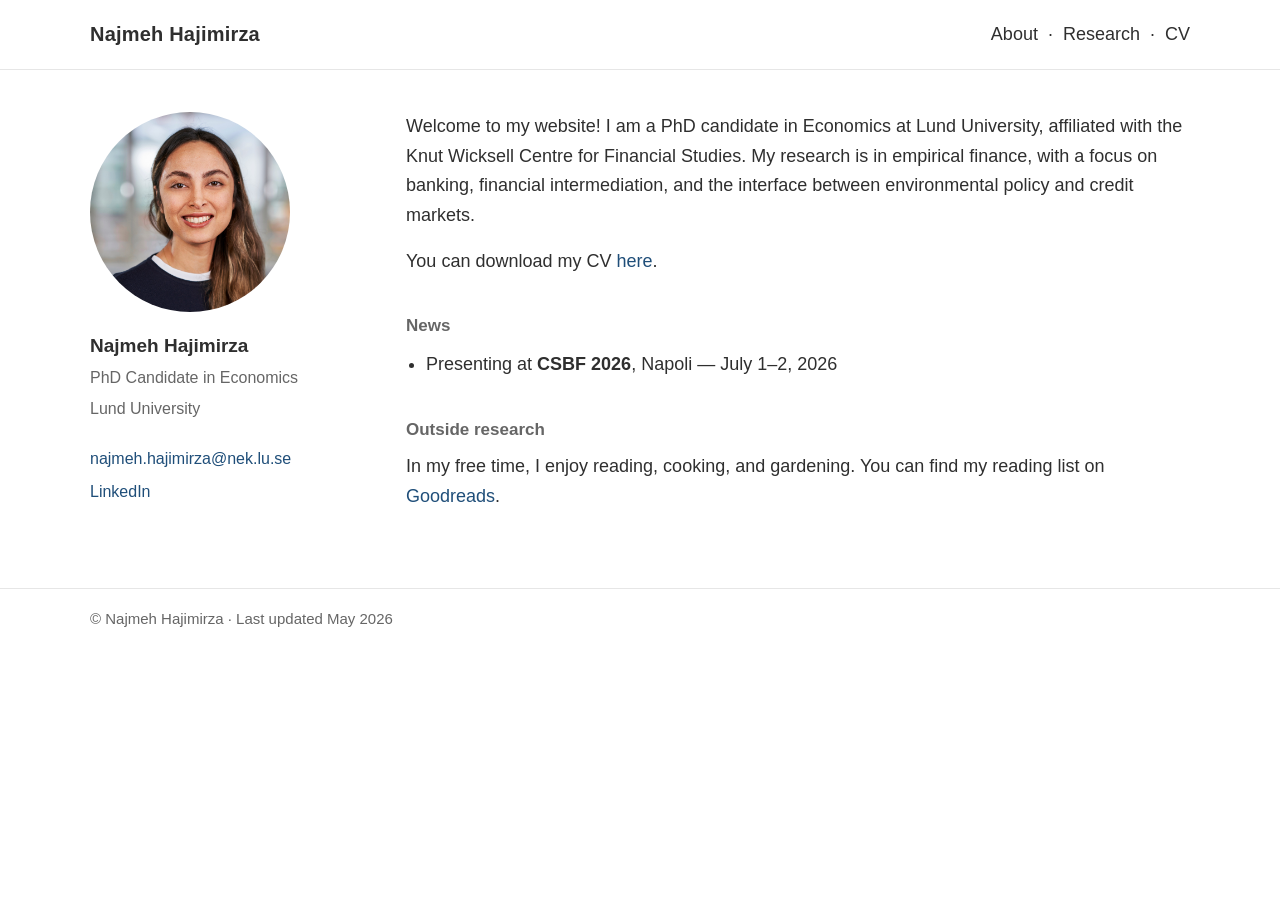
==== index.html @ 8d37bb1b "Update index.html" ====
<!DOCTYPE html>
<html lang="en">
<head>
  <meta name="google-site-verification" content="trTaFo2zo2GZkyrocaPm7RHqzK79g09IYBWZEbSpXds" />
  <meta charset="UTF-8" />
  <meta name="viewport" content="width=device-width, initial-scale=1.0" />
  <title>Najmeh Hajimirza</title>
  <meta name="description" content="Najmeh Hajimirza | PhD Candidate in Economics at Lund University" />
  <style>
    :root{
      --text:#2f2f2f;
      --muted:#666;
      --line:#e6e6e6;
      --bg:#ffffff;
      --link:#1f4e79;
      --max:1100px;
    }
    *{box-sizing:border-box}
    html{scroll-behavior:smooth}
    body{
      margin:0;
      background:var(--bg);
      color:var(--text);
      font-family: Arial, Helvetica, sans-serif;
      line-height:1.65;
      font-size:18px;
    }
    a{color:var(--link); text-decoration:none}
    a:hover{text-decoration:underline}
    .container{
      width:min(calc(100% - 48px), var(--max));
      margin:0 auto;
    }
    .site-header{
      border-bottom:1px solid var(--line);
      padding:18px 0;
    }
    .nav-wrap{
      display:flex;
      justify-content:space-between;
      align-items:center;
      gap:20px;
      flex-wrap:wrap;
    }
    .brand{
      color:var(--text);
      font-size:20px;
      font-weight:700;
      letter-spacing:0.01em;
    }
    .nav{
      display:flex;
      gap:10px;
      flex-wrap:wrap;
    }
    .nav a{
      color:var(--text);
      font-size:18px;
    }
    main{
      padding:42px 0 60px;
    }
    .page-grid{
      display:grid;
      grid-template-columns:260px minmax(0, 1fr);
      gap:56px;
      align-items:start;
    }
    .sidebar{
      display:flex;
      flex-direction:column;
      align-items:flex-start;
    }
    .sidebar img{
      width:200px;
      height:200px;
      object-fit:cover;
      object-position: center top;
      border-radius:50%;
      margin-bottom:18px;
    }
    .name{
      font-size:19px;
      font-weight:700;
      margin:0 0 4px;
    }
    .position{
      color:var(--muted);
      font-size:16px;
      margin:0 0 4px;
    }
    .institution{
      color:var(--muted);
      font-size:16px;
      margin:0 0 18px;
    }
    .contact-list{
      list-style:none;
      padding:0;
      margin:0;
      font-size:16px;
    }
    .contact-list li{
      margin:6px 0;
      color:var(--muted);
    }
    .contact-list a{
      color:var(--link);
    }
    .content h2{
      margin:40px 0 10px;
      font-size:22px;
      font-weight:700;
      border-bottom:1px solid var(--line);
      padding-bottom:6px;
    }
    .content h2.small-heading{
      font-size:17px;
      font-weight:600;
      color:var(--muted);
      border-bottom:none;
      margin:36px 0 8px;
      padding-bottom:0;
    }
    .content p{
      margin:0 0 16px;
    }
    .news-list{
      margin:10px 0 0 0;
      padding-left:20px;
    }
    .news-list li{
      margin-bottom:8px;
    }
    .footer{
      border-top:1px solid var(--line);
      padding:18px 0 30px;
      color:var(--muted);
      font-size:15px;
    }
    @media (max-width: 850px){
      body{font-size:17px}
      .page-grid{grid-template-columns:1fr; gap:28px}
      .sidebar{align-items:center; text-align:center;}
    }
  </style>
</head>
<body>
  <header class="site-header">
    <div class="container nav-wrap">
      <a class="brand" href="index.html">Najmeh Hajimirza</a>
      <nav class="nav">
        <a href="index.html">About</a> &middot;
        <a href="research.html">Research</a> &middot;
        <a href="najmeh_hajimirza_cv.pdf">CV</a>
      </nav>
    </div>
  </header>

  <main>
    <div class="container page-grid">

      <aside class="sidebar">
        <img src="photo.jpg" alt="Najmeh Hajimirza">
        <p class="name">Najmeh Hajimirza</p>
        <p class="position">PhD Candidate in Economics</p>
        <p class="institution">Lund University</p>
        <ul class="contact-list">
          <li><a href="mailto:najmeh.hajimirza@nek.lu.se">najmeh.hajimirza@nek.lu.se</a></li>
          <li><a href="https://www.linkedin.com/in/najmeh-hajimirza/" target="_blank" rel="noopener">LinkedIn</a></li>
        </ul>
      </aside>

      <section class="content">

        <p>
          Welcome to my website!
          I am a PhD candidate in Economics at Lund University, affiliated with the
          Knut Wicksell Centre for Financial Studies.
          My research is in empirical finance, with a focus on banking, financial intermediation,
          and the interface between environmental policy and credit markets.
        </p>

        <p>
          You can download my CV <a href="najmeh_hajimirza_cv.pdf">here</a>.
        </p>

        <h2 class="small-heading">News</h2>
        <ul class="news-list">
          <li>Presenting at <strong>CSBF 2026</strong>, Napoli &mdash; July 1&ndash;2, 2026</li>
        </ul>

        <h2 class="small-heading">Outside research</h2>
        <p>
          In my free time, I enjoy reading, cooking, and gardening.
          You can find my reading list on <a href="https://www.goodreads.com/najmeh_ha" target="_blank" rel="noopener">Goodreads</a>.
        </p>

      </section>
    </div>
  </main>

  <footer class="footer">
    <div class="container">
      &copy; Najmeh Hajimirza &middot; Last updated May 2026
    </div>
  </footer>
</body>
</html>
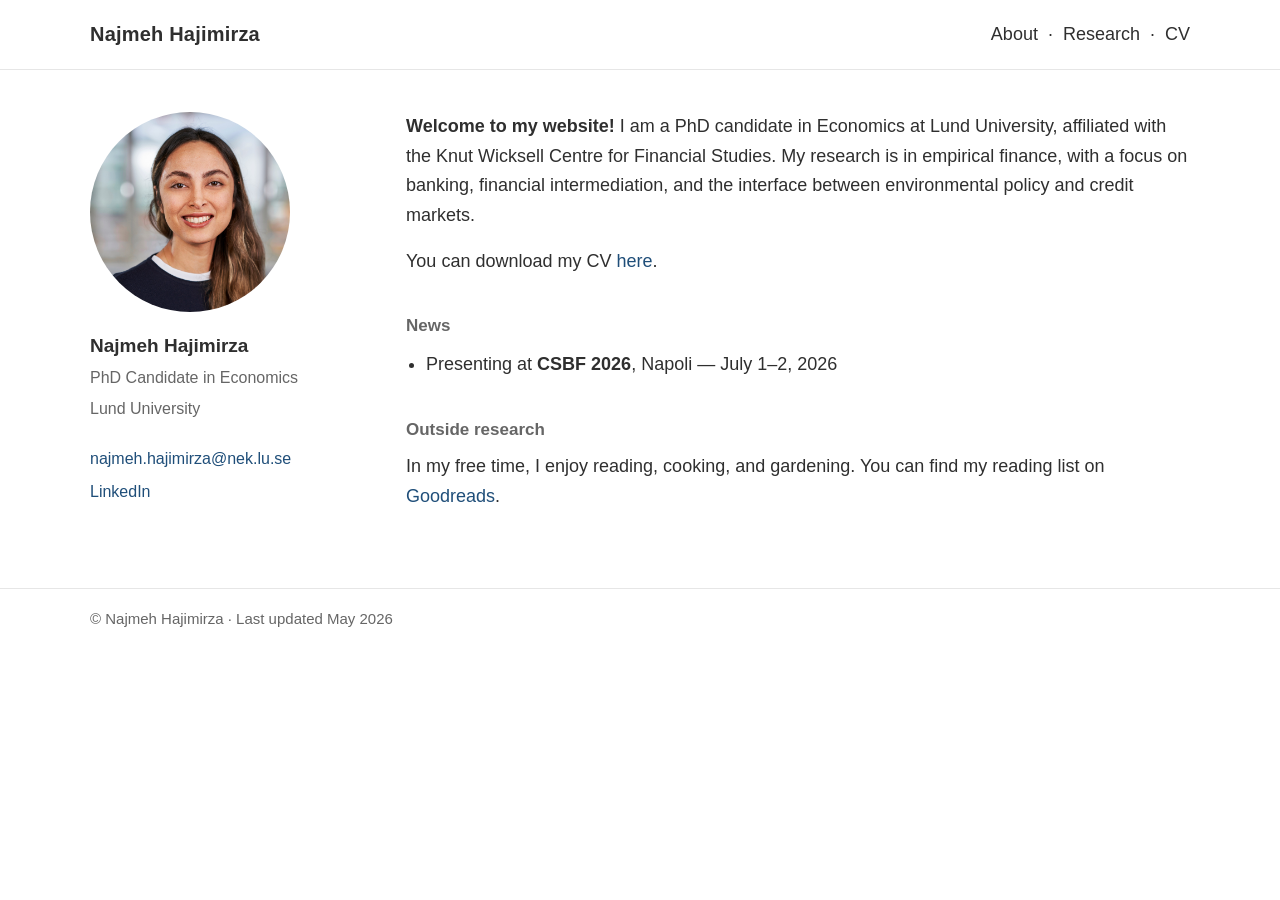
==== commit 52696562: "Update index.html" ====
--- a/index.html
+++ b/index.html
@@ -174,7 +174,7 @@
       <section class="content">
 
         <p>
-          Welcome to my website!
+          <strong>Welcome to my website!</strong>
           I am a PhD candidate in Economics at Lund University, affiliated with the
           Knut Wicksell Centre for Financial Studies.
           My research is in empirical finance, with a focus on banking, financial intermediation,
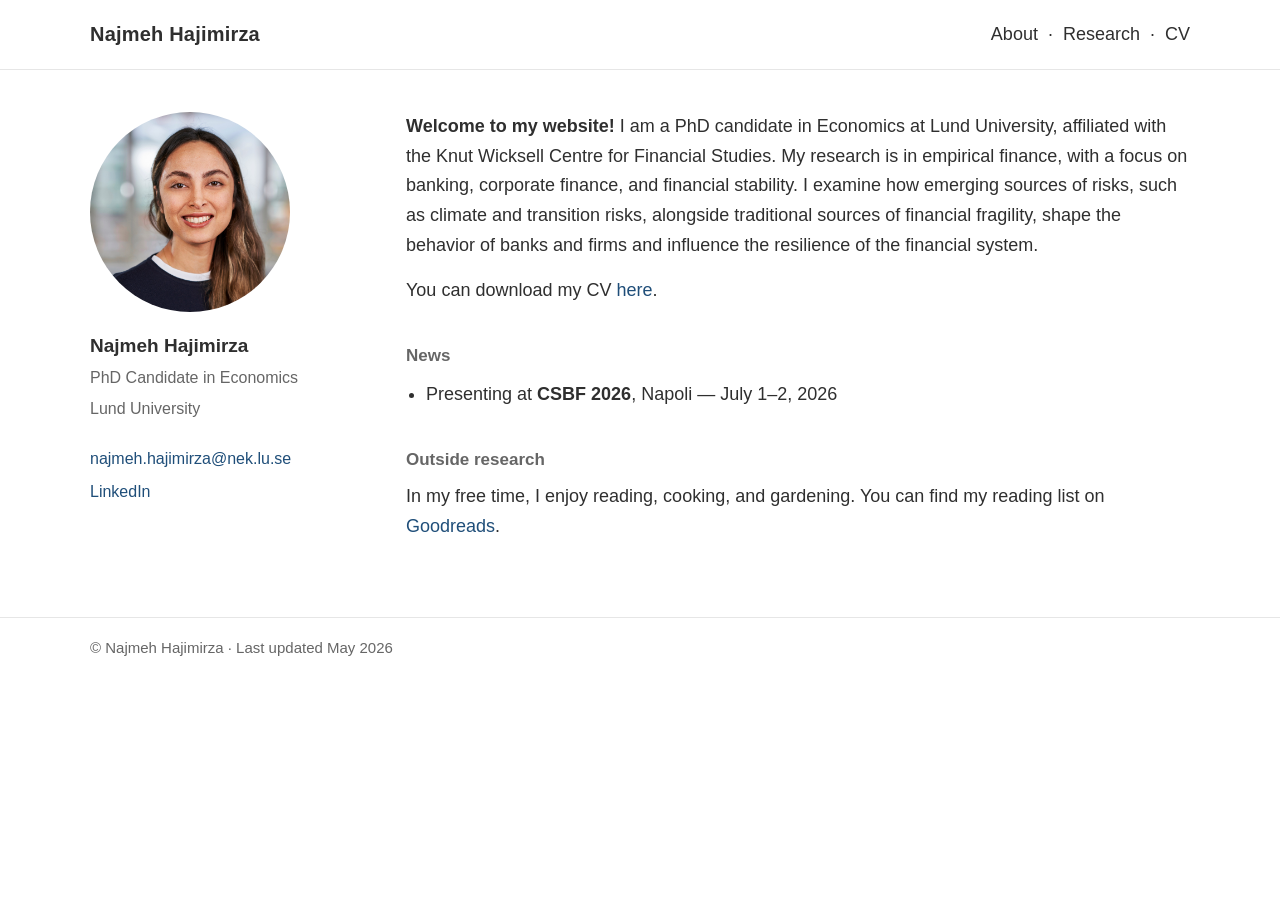
==== commit 4dbe0858: "Update index.html" ====
--- a/index.html
+++ b/index.html
@@ -174,11 +174,11 @@
       <section class="content">
 
         <p>
-          <strong>Welcome to my website!</strong>
-          I am a PhD candidate in Economics at Lund University, affiliated with the
-          Knut Wicksell Centre for Financial Studies.
-          My research is in empirical finance, with a focus on banking, financial intermediation,
-          and the interface between environmental policy and credit markets.
+          </li><strong>Welcome to my website!</strong></li>
+          I am a PhD candidate in Economics at Lund University, affiliated with the Knut Wicksell Centre for Financial Studies. 
+          My research is in empirical finance, with a focus on banking, corporate finance, and financial stability. 
+          I examine how emerging sources of risks, such as climate and transition risks, alongside traditional sources of financial fragility,
+          shape the behavior of banks and firms and influence the resilience of the financial system.
         </p>
 
         <p>
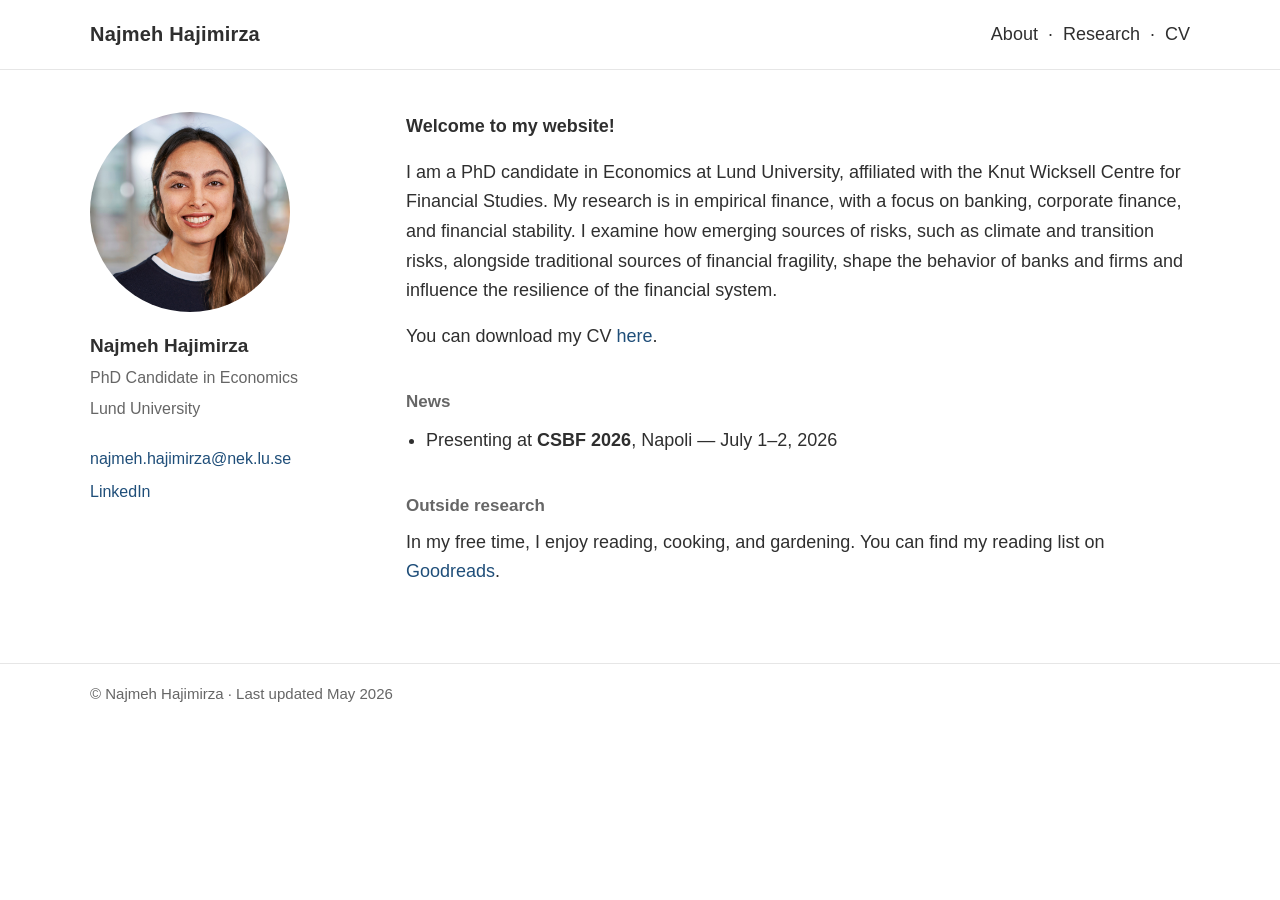
==== commit d86c6ba9: "Update index.html" ====
--- a/index.html
+++ b/index.html
@@ -172,9 +172,11 @@
       </aside>
 
       <section class="content">
-
-        <p>
-          </li><strong>Welcome to my website!</strong></li>
+        <p>
+          <strong>Welcome to my website!</strong>
+        <p>
+
+        <p>
           I am a PhD candidate in Economics at Lund University, affiliated with the Knut Wicksell Centre for Financial Studies. 
           My research is in empirical finance, with a focus on banking, corporate finance, and financial stability. 
           I examine how emerging sources of risks, such as climate and transition risks, alongside traditional sources of financial fragility,
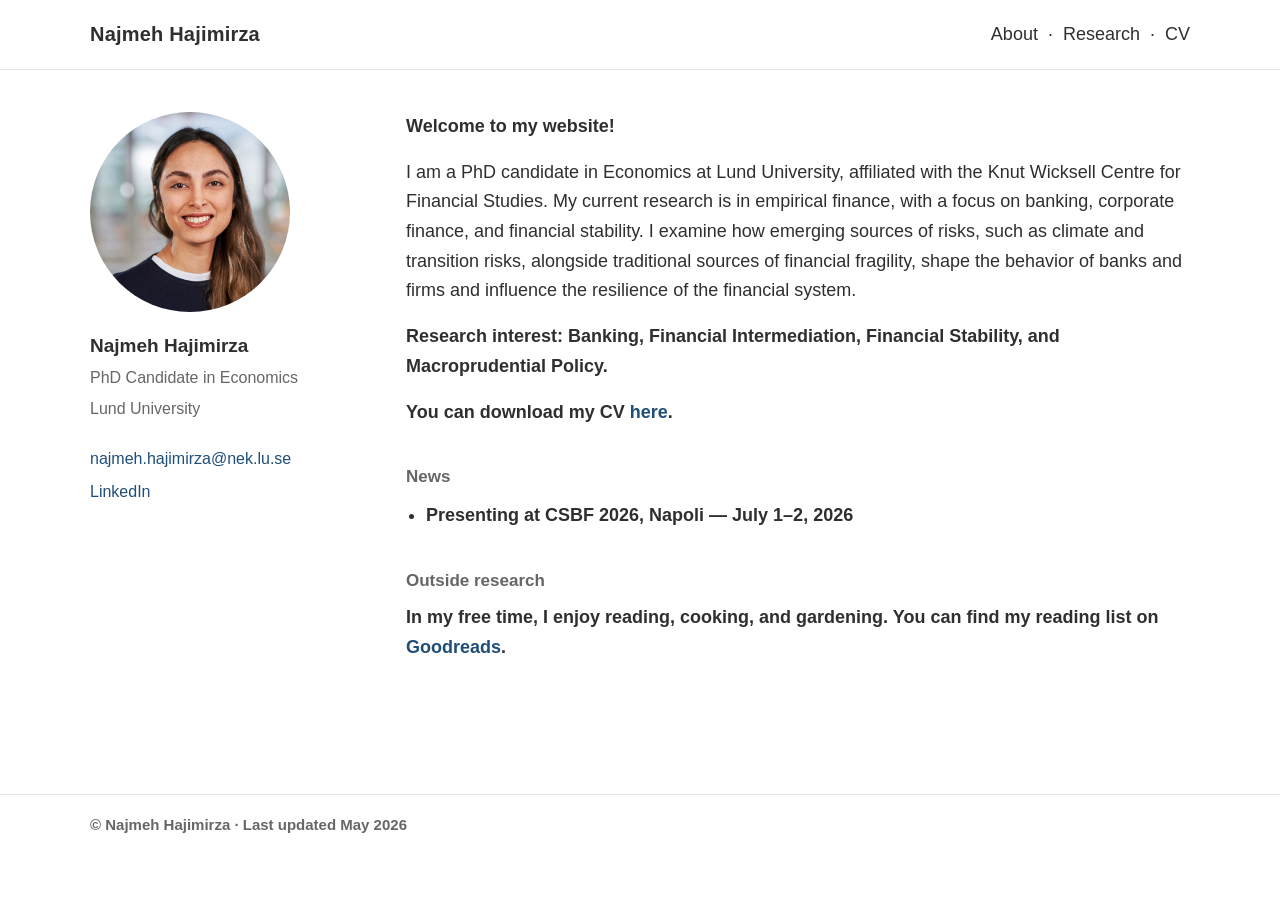
==== commit 1882ba02: "Update index.html" ====
--- a/index.html
+++ b/index.html
@@ -174,13 +174,17 @@
       <section class="content">
         <p>
           <strong>Welcome to my website!</strong>
-        <p>
+        </p>
 
         <p>
           I am a PhD candidate in Economics at Lund University, affiliated with the Knut Wicksell Centre for Financial Studies. 
-          My research is in empirical finance, with a focus on banking, corporate finance, and financial stability. 
+          My current research is in empirical finance, with a focus on banking, corporate finance, and financial stability. 
           I examine how emerging sources of risks, such as climate and transition risks, alongside traditional sources of financial fragility,
           shape the behavior of banks and firms and influence the resilience of the financial system.
+        </p>
+
+        <p>
+          <strong>Research interest:</stron> Banking, Financial Intermediation, Financial Stability, and Macroprudential Policy.
         </p>
 
         <p>
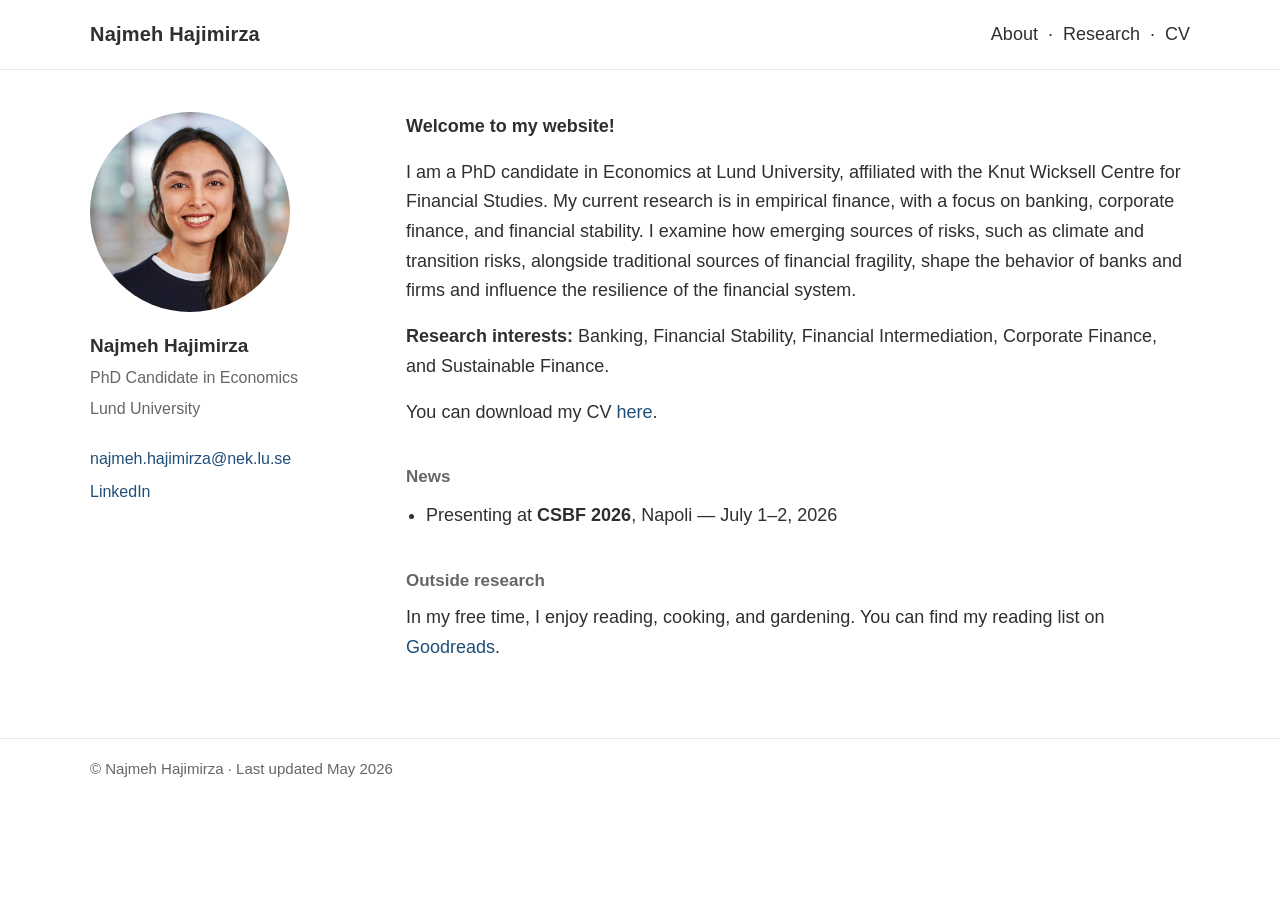
==== commit 779d84f7: "Update index.html" ====
--- a/index.html
+++ b/index.html
@@ -184,7 +184,7 @@
         </p>
 
         <p>
-          <strong>Research interest:</stron> Banking, Financial Intermediation, Financial Stability, and Macroprudential Policy.
+          <strong>Research interests:</strong> Banking, Financial Stability, Financial Intermediation, Corporate Finance, and Sustainable Finance.
         </p>
 
         <p>
